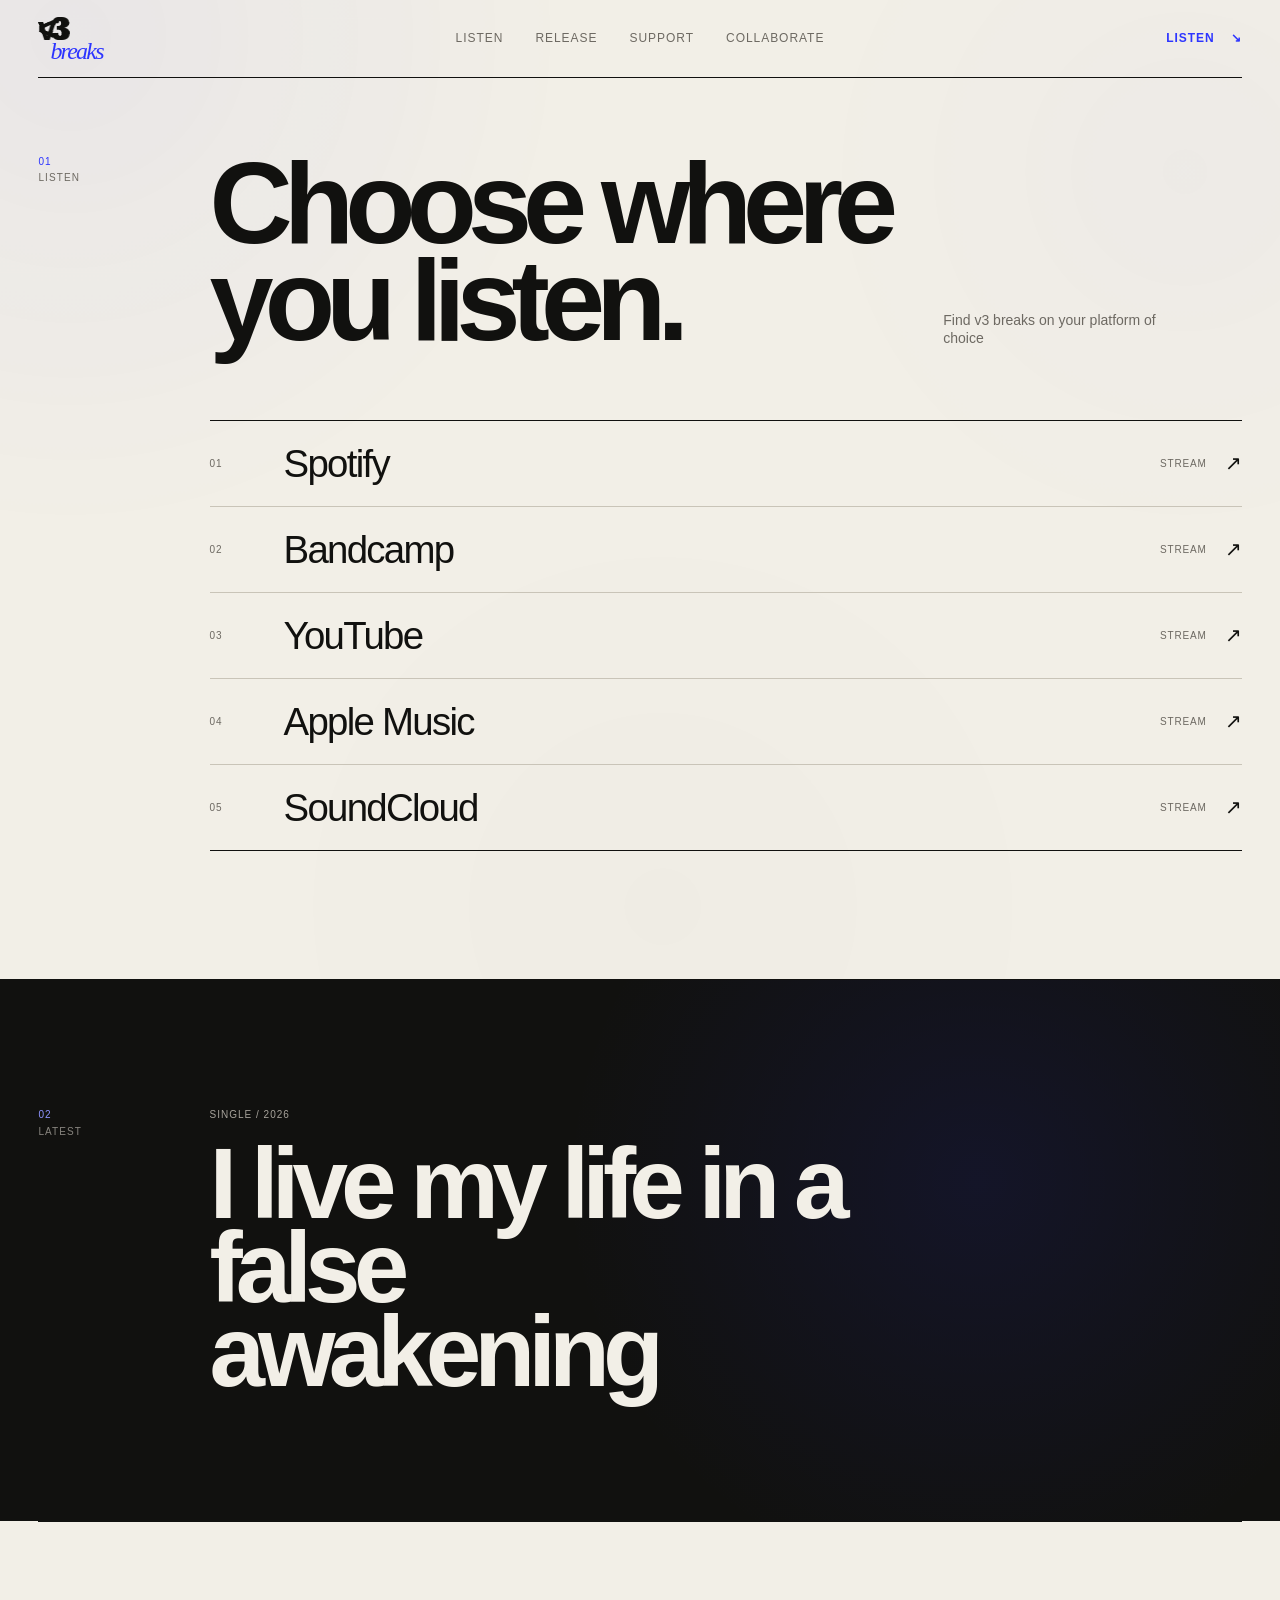
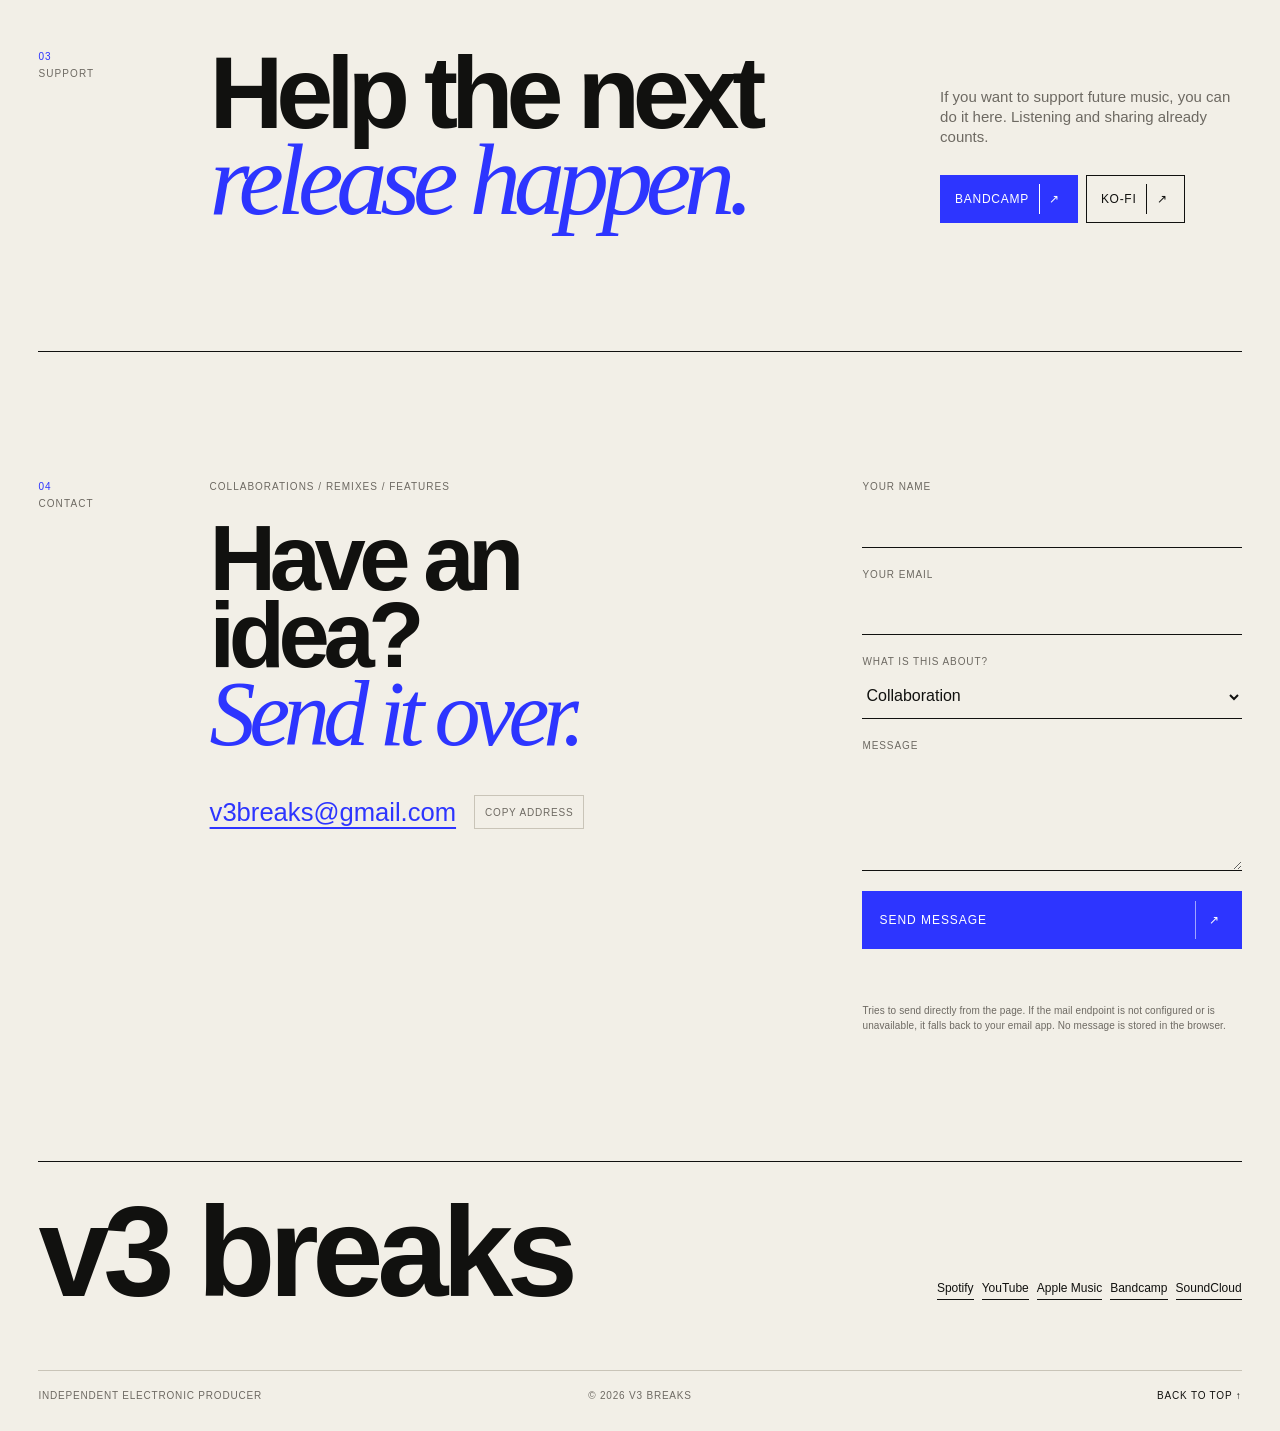
==== index.html @ 4b5d2764 "Add files via upload" ====
<!doctype html>
<html lang="en">
  <head>
    <meta charset="utf-8" />
    <meta name="viewport" content="width=device-width, initial-scale=1" />
    <meta name="theme-color" content="#f2efe7" />
    <meta name="color-scheme" content="light" />

    <title>v3 breaks - Independent electronic music</title>
    <meta
      name="description"
      content="v3 breaks - independent electronic music. Listen to releases, support future music, or get in touch for collaborations."
    />

    <meta property="og:type" content="website" />
    <meta
      property="og:title"
      content="v3 breaks - Independent electronic music"
    />
    <meta
      property="og:description"
      content="Listen to v3 breaks, discover the latest release, support future music, or collaborate."
    />
    <meta property="og:image" content="assets/release-cover.svg" />
    <meta property="og:image:alt" content="v3 breaks release artwork" />

    <meta name="twitter:card" content="summary_large_image" />
    <meta
      name="twitter:title"
      content="v3 breaks - Independent electronic music"
    />
    <meta
      name="twitter:description"
      content="Listen to v3 breaks, discover the latest release, support future music, or collaborate."
    />
    <meta name="twitter:image" content="assets/release-cover.svg" />

    <link rel="icon" href="assets/favicon.svg" type="image/svg+xml" />
    <link rel="manifest" href="site.webmanifest" />
    <link rel="stylesheet" href="styles.css" />
    <script src="site-config.js" defer></script>
    <script src="app.js" defer></script>

    <script type="application/ld+json">
      {
        "@context": "https://schema.org",
        "@type": "MusicGroup",
        "name": "v3 breaks",
        "sameAs": [
          "https://open.spotify.com/artist/6aldeROmb108VI4Jcl51Ct",
          "https://www.youtube.com/@v3breaks",
          "https://music.apple.com/us/artist/v3-breaks/1711872313",
          "https://v3breaks.bandcamp.com/",
          "https://soundcloud.com/v3breaksx"
        ]
      }
    </script>
  </head>
  <body id="top">
    <div class="ambient-field" aria-hidden="true"></div>
    <a class="skip-link" href="#main">Skip to content</a>

    <header class="site-header">
      <a class="wordmark brand-lockup" href="#top" aria-label="v3 breaks home">
        <span class="brand-mark mark-cycle" aria-hidden="true">
          <span class="mark-face mark-heart">
            <span class="mark-slice mark-slice-top">&lt;3</span>
            <span class="mark-slice mark-slice-mid">&lt;3</span>
            <span class="mark-slice mark-slice-bottom">&lt;3</span>
          </span>
          <span class="mark-face mark-v3">
            <span class="mark-slice mark-slice-top">v3</span>
            <span class="mark-slice mark-slice-mid">v3</span>
            <span class="mark-slice mark-slice-bottom">v3</span>
          </span>
        </span>
        <em class="brand-breaks">breaks</em>
      </a>
      <nav class="nav" aria-label="Primary navigation">
        <a href="#listen">Listen</a>
        <a href="#release">Release</a>
        <a href="#support">Support</a>
        <a href="#contact">Collaborate</a>
      </nav>
      <a class="header-listen" href="#listen"
        >Listen <span aria-hidden="true">&#8600;</span></a
      >
    </header>

    <main id="main">
      <section
        class="listen landing-listen section"
        id="listen"
        aria-labelledby="listen-title"
      >
        <div class="section-label">
          <span>01</span>
          <span>Listen</span>
        </div>
        <div class="section-main">
          <div class="section-intro landing-intro">
            <h1 id="listen-title">Choose where<br />you listen.</h1>
            <p>Find v3 breaks on your platform of choice</p>
          </div>
          <div class="platform-list" id="platform-grid"></div>
        </div>
      </section>

      <section
        class="release section"
        id="release"
        aria-labelledby="release-title"
      >
        <div class="section-label">
          <span>02</span>
          <span>Latest</span>
        </div>
        <div class="section-main release-layout">
          <div class="release-heading">
            <p class="release-meta" id="release-meta">Single / 2026</p>
            <h2 id="release-title">I live my life in a false awakening</h2>
          </div>
          <div class="release-aside">
            <p id="release-description">
              Find the latest music from v3 breaks on your preferred platform.
            </p>
            <div class="release-links" id="release-links"></div>
          </div>
        </div>
      </section>

      <section
        class="support section"
        id="support"
        aria-labelledby="support-title"
      >
        <div class="section-label">
          <span>03</span>
          <span>Support</span>
        </div>
        <div class="section-main support-layout">
          <h2 id="support-title">
            Help the next<br /><em>release happen.</em>
          </h2>
          <div class="support-aside">
            <p>
              If you want to support future music, you can do it here. Listening
              and sharing already counts.
            </p>
            <div class="support-links" id="support-links"></div>
          </div>
        </div>
      </section>

      <section
        class="contact section"
        id="contact"
        aria-labelledby="contact-title"
      >
        <div class="section-label">
          <span>04</span>
          <span>Contact</span>
        </div>
        <div class="section-main contact-layout">
          <div class="contact-copy">
            <p class="contact-kicker">Collaborations / remixes / features</p>
            <h2 id="contact-title">
              Have an idea?<br /><em>Send it over.</em>
            </h2>
            <div class="email-row">
              <a
                class="email-link"
                id="email-link"
                href="mailto:v3breaks@gmail.com"
                >v3breaks@gmail.com</a
              >
              <button class="copy-email" id="copy-email" type="button">
                Copy address
              </button>
            </div>
          </div>

          <form
            class="contact-form"
            id="contact-form"
            action="/api/contact"
            method="post"
          >
            <label>
              <span>Your name</span>
              <input
                type="text"
                name="name"
                autocomplete="name"
                minlength="2"
                maxlength="80"
                required
              />
            </label>
            <label>
              <span>Your email</span>
              <input
                type="email"
                name="email"
                autocomplete="email"
                maxlength="160"
                required
              />
            </label>
            <label>
              <span>What is this about?</span>
              <select name="topic" id="contact-topic">
                <option>Collaboration</option>
                <option>Feature</option>
                <option>Remix</option>
                <option>Label / business</option>
                <option>Other</option>
              </select>
            </label>
            <label>
              <span>Message</span>
              <textarea
                name="message"
                rows="4"
                minlength="10"
                maxlength="5000"
                required
              ></textarea>
            </label>

            <label class="form-trap" aria-hidden="true">
              <span>Website</span>
              <input
                type="text"
                name="website"
                tabindex="-1"
                autocomplete="off"
              />
            </label>

            <button class="submit-button" type="submit">
              <span class="submit-label">Send message</span>
              <span class="button-arrow" aria-hidden="true">&#8599;</span>
            </button>
            <p
              class="form-status"
              id="form-status"
              role="status"
              aria-live="polite"
            ></p>
            <p class="form-note">
              Tries to send directly from the page. If the mail endpoint is not
              configured or is unavailable, it falls back to your email app. No
              message is stored in the browser.
            </p>
          </form>
        </div>
      </section>
    </main>

    <footer class="site-footer">
      <div class="footer-top">
        <a class="footer-wordmark" href="#top">v3 breaks</a>
        <div
          class="social-links"
          id="social-links"
          aria-label="Social links"
        ></div>
      </div>
      <div class="footer-bottom">
        <span>Independent electronic producer</span>
        <span>&copy; <span id="year">2026</span> v3 breaks</span>
        <a href="#top">Back to top &uarr;</a>
      </div>
    </footer>

    <noscript>
      <div class="noscript"></div>
    </noscript>
  </body>
</html>
---- styles.css ----
:root {
  --paper: #f2efe7;
  --paper-2: #e8e4da;
  --ink: #11110f;
  --muted: #6d6962;
  --line: #c9c4b8;
  --blue: #2d35ff;
  --blue-dark: #2027da;
  --pad: clamp(18px, 3vw, 44px);
  --max: 1500px;
}

* { box-sizing: border-box; }
html { scroll-behavior: smooth; background: var(--paper); }
body {
  margin: 0;
  min-width: 320px;
  color: var(--ink);
  background: var(--paper);
  font-family: Arial, Helvetica, sans-serif;
  line-height: 1.35;
  -webkit-font-smoothing: antialiased;
  text-rendering: optimizeLegibility;
}

::selection { background: var(--blue); color: #fff; }
a { color: inherit; }
button, input, select, textarea { font: inherit; }
img { display: block; max-width: 100%; }

.skip-link {
  position: fixed;
  left: 14px;
  top: 12px;
  z-index: 100;
  padding: 10px 14px;
  transform: translateY(-160%);
  background: var(--ink);
  color: var(--paper);
  text-decoration: none;
}
.skip-link:focus { transform: translateY(0); }

.site-header,
.hero,
.section,
.site-footer {
  width: min(100% - (var(--pad) * 2), var(--max));
  margin-inline: auto;
}

.site-header {
  height: 78px;
  display: grid;
  grid-template-columns: 1fr auto 1fr;
  align-items: center;
  border-bottom: 1px solid var(--ink);
}

.wordmark,
.footer-wordmark {
  width: max-content;
  text-decoration: none;
  font-weight: 700;
  letter-spacing: -.05em;
}
.wordmark { font-size: 22px; }

.nav {
  display: flex;
  align-items: center;
  gap: clamp(18px, 2.5vw, 40px);
}
.nav a,
.header-listen {
  font-size: 12px;
  text-decoration: none;
  text-transform: uppercase;
  letter-spacing: .08em;
}
.nav a {
  color: var(--muted);
  transition: color 160ms ease;
}
.nav a:hover,
.nav a:focus-visible { color: var(--ink); }

.header-listen {
  justify-self: end;
  display: inline-flex;
  gap: 16px;
  align-items: center;
  color: var(--blue);
  font-weight: 700;
}

.hero {
  min-height: calc(100svh - 78px);
  display: grid;
  grid-template-columns: minmax(0, 1.48fr) minmax(300px, .52fr);
  gap: clamp(40px, 5vw, 82px);
  padding: clamp(42px, 5vw, 72px) 0 clamp(70px, 8vw, 120px);
  align-items: stretch;
}
.hero-copy {
  min-height: 620px;
  display: flex;
  flex-direction: column;
  justify-content: space-between;
}
.hero-meta {
  display: flex;
  justify-content: space-between;
  gap: 24px;
  padding-right: 12px;
  font-size: 11px;
  text-transform: uppercase;
  letter-spacing: .09em;
  color: var(--muted);
}
.hero h1 {
  margin: auto 0;
  padding: clamp(24px, 4vw, 70px) 0;
  font-size: clamp(104px, 15.5vw, 250px);
  line-height: .74;
  letter-spacing: -.09em;
  font-weight: 700;
}
.hero h1 span,
.hero h1 em { display: block; }
.hero h1 em {
  margin-left: .22em;
  color: var(--blue);
  font-family: Georgia, "Times New Roman", serif;
  font-weight: 400;
  font-style: italic;
  letter-spacing: -.075em;
}
.hero-footer {
  display: grid;
  grid-template-columns: minmax(220px, 1fr) minmax(300px, auto);
  gap: 32px;
  align-items: end;
  border-top: 1px solid var(--ink);
  padding-top: 18px;
}
.hero-footer > p {
  max-width: 38ch;
  margin: 0;
  font-size: clamp(17px, 1.45vw, 22px);
  letter-spacing: -.02em;
}
.hero-actions,
.release-links,
.support-links,
.social-links {
  display: flex;
  flex-wrap: wrap;
  gap: 8px;
}
.hero-actions { justify-content: flex-end; }

.action-link {
  min-height: 44px;
  display: inline-flex;
  align-items: center;
  justify-content: space-between;
  gap: 24px;
  padding: 10px 14px;
  border: 1px solid var(--ink);
  background: transparent;
  color: var(--ink);
  text-decoration: none;
  font-size: 12px;
  text-transform: uppercase;
  letter-spacing: .06em;
  transition: background 150ms ease, color 150ms ease, transform 150ms ease;
}
.action-link:hover,
.action-link:focus-visible {
  background: var(--ink);
  color: var(--paper);
  transform: translateY(-1px);
}
.action-link.primary {
  border-color: var(--blue);
  background: var(--blue);
  color: #fff;
}
.action-link.primary:hover,
.action-link.primary:focus-visible { background: var(--blue-dark); }

.hero-release {
  align-self: end;
  margin: 0;
}
.cover-link {
  position: relative;
  display: block;
  overflow: hidden;
  background: var(--paper-2);
  border: 1px solid var(--ink);
}
.cover-link img {
  width: 100%;
  aspect-ratio: 1;
  object-fit: cover;
  transition: transform 450ms cubic-bezier(.2,.75,.25,1);
}
.cover-link:hover img,
.cover-link:focus-visible img { transform: scale(1.015); }
.cover-corner {
  position: absolute;
  right: 12px;
  top: 12px;
  width: 40px;
  height: 40px;
  display: grid;
  place-items: center;
  background: var(--blue);
  color: white;
  font-size: 20px;
}
.hero-release figcaption {
  display: grid;
  grid-template-columns: auto 1fr;
  gap: 20px;
  padding-top: 13px;
  font-size: 11px;
}
.hero-release figcaption span {
  text-transform: uppercase;
  letter-spacing: .08em;
  color: var(--muted);
}
.hero-release figcaption strong {
  justify-self: end;
  max-width: 19ch;
  text-align: right;
  font-size: 13px;
  line-height: 1.25;
}

.section {
  display: grid;
  grid-template-columns: 120px 1fr;
  gap: clamp(28px, 4vw, 70px);
  padding: clamp(90px, 10vw, 160px) 0;
  border-top: 1px solid var(--ink);
}
.section-label {
  display: flex;
  flex-direction: column;
  gap: 3px;
  font-size: 10px;
  text-transform: uppercase;
  letter-spacing: .11em;
  color: var(--muted);
}
.section-label span:first-child { color: var(--blue); }
.section-main { min-width: 0; }
.section-intro {
  display: grid;
  grid-template-columns: 1fr minmax(240px, .43fr);
  gap: 40px;
  align-items: end;
  margin-bottom: 62px;
}
h2 {
  margin: 0;
  font-size: clamp(58px, 8vw, 128px);
  line-height: .84;
  letter-spacing: -.07em;
  font-weight: 700;
}
h2 em {
  font-family: Georgia, "Times New Roman", serif;
  font-weight: 400;
  font-style: italic;
  color: var(--blue);
}
.section-intro > p {
  max-width: 31ch;
  margin: 0;
  color: var(--muted);
  font-size: 14px;
}

.platform-list { border-top: 1px solid var(--ink); }
.platform-link {
  min-height: 86px;
  display: grid;
  grid-template-columns: 56px 1fr auto auto;
  gap: 18px;
  align-items: center;
  border-bottom: 1px solid var(--line);
  text-decoration: none;
  transition: padding 170ms ease, color 170ms ease, border-color 170ms ease;
}
.platform-link:last-child { border-bottom-color: var(--ink); }
.platform-link:hover,
.platform-link:focus-visible {
  padding-left: 10px;
  color: var(--blue);
  border-bottom-color: var(--blue);
}
.platform-index {
  color: var(--muted);
  font-size: 10px;
  letter-spacing: .08em;
}
.platform-name {
  font-size: clamp(24px, 3vw, 44px);
  line-height: 1;
  letter-spacing: -.045em;
}
.platform-meta {
  color: var(--muted);
  font-size: 10px;
  text-transform: uppercase;
  letter-spacing: .08em;
}
.platform-arrow { font-size: 20px; }

.release { background: var(--ink); color: var(--paper); width: 100%; max-width: none; padding-left: max(var(--pad), calc((100vw - var(--max)) / 2 + var(--pad))); padding-right: max(var(--pad), calc((100vw - var(--max)) / 2 + var(--pad))); }
.release .section-label { color: #88857f; }
.release .section-label span:first-child { color: #8e94ff; }
.release-layout {
  display: grid;
  grid-template-columns: minmax(0, 1fr) minmax(270px, .42fr);
  gap: clamp(50px, 8vw, 130px);
  align-items: end;
}
.release-meta,
.contact-kicker,
.form-note {
  margin: 0;
  font-size: 10px;
  text-transform: uppercase;
  letter-spacing: .10em;
}
.release-meta { color: #a7a39b; margin-bottom: 20px; }
.release-heading h2 {
  font-size: clamp(55px, 7.8vw, 126px);
  overflow-wrap: anywhere;
}
.release-aside > p {
  margin: 0 0 28px;
  max-width: 42ch;
  color: #bbb7af;
  font-size: 15px;
}
.release .action-link { border-color: #68645e; color: var(--paper); }
.release .action-link:hover,
.release .action-link:focus-visible { border-color: var(--paper); background: var(--paper); color: var(--ink); }
.release .action-link.primary { border-color: #fff; background: #fff; color: var(--ink); }

.support-layout {
  display: grid;
  grid-template-columns: minmax(0, 1fr) minmax(280px, .48fr);
  gap: clamp(50px, 8vw, 120px);
  align-items: end;
}
.support-aside > p {
  margin: 0 0 28px;
  color: var(--muted);
  font-size: 15px;
  max-width: 46ch;
}

.contact { border-top-color: var(--ink); }
.contact-layout {
  display: grid;
  grid-template-columns: minmax(0, .9fr) minmax(360px, .65fr);
  gap: clamp(60px, 10vw, 160px);
  align-items: start;
}
.contact-kicker { color: var(--muted); margin-bottom: 26px; }
.contact-copy h2 { font-size: clamp(56px, 7.2vw, 116px); }
.email-link {
  display: inline-block;
  margin-top: 42px;
  color: var(--blue);
  font-size: clamp(18px, 2vw, 28px);
  text-underline-offset: 6px;
}
.contact-form { display: grid; gap: 20px; }
.contact-form label { display: grid; gap: 8px; }
.contact-form label > span {
  color: var(--muted);
  font-size: 10px;
  text-transform: uppercase;
  letter-spacing: .09em;
}
.contact-form input,
.contact-form select,
.contact-form textarea {
  width: 100%;
  border: 0;
  border-bottom: 1px solid var(--ink);
  border-radius: 0;
  padding: 10px 0 13px;
  background: transparent;
  color: var(--ink);
  outline: none;
}
.contact-form textarea { resize: vertical; min-height: 110px; }
.contact-form input:focus,
.contact-form select:focus,
.contact-form textarea:focus { border-bottom-color: var(--blue); }
.submit-button {
  width: 100%;
  min-height: 54px;
  display: flex;
  justify-content: space-between;
  align-items: center;
  gap: 24px;
  padding: 12px 16px;
  border: 1px solid var(--blue);
  background: var(--blue);
  color: #fff;
  cursor: pointer;
  font-size: 12px;
  text-transform: uppercase;
  letter-spacing: .08em;
  transition: background 150ms ease;
}
.submit-button:hover,
.submit-button:focus-visible { background: var(--blue-dark); }
.form-note { color: var(--muted); text-transform: none; letter-spacing: .01em; line-height: 1.5; }

.site-footer {
  padding: 42px 0 28px;
  border-top: 1px solid var(--ink);
}
.footer-top {
  display: flex;
  justify-content: space-between;
  align-items: flex-end;
  gap: 40px;
  padding-bottom: 70px;
}
.footer-wordmark { font-size: clamp(64px, 10vw, 160px); line-height: .75; }
.social-links { justify-content: flex-end; }
.social-link {
  text-decoration: none;
  font-size: 12px;
  border-bottom: 1px solid var(--ink);
  padding-bottom: 3px;
}
.social-link:hover,
.social-link:focus-visible { color: var(--blue); border-color: var(--blue); }
.footer-bottom {
  display: grid;
  grid-template-columns: 1fr auto 1fr;
  gap: 20px;
  padding-top: 18px;
  border-top: 1px solid var(--line);
  color: var(--muted);
  font-size: 10px;
  text-transform: uppercase;
  letter-spacing: .08em;
}
.footer-bottom a { justify-self: end; color: var(--ink); text-decoration: none; }

.noscript {
  position: fixed;
  inset: auto 12px 12px;
  z-index: 50;
  padding: 12px 14px;
  background: var(--ink);
  color: var(--paper);
  font-size: 13px;
}

:focus-visible { outline: 2px solid var(--blue); outline-offset: 4px; }



/* homepage simplification: animated logo in the top-left, listening links first */
.wordmark.brand-lockup {
  display: grid;
  grid-template-rows: 27px 20px;
  align-content: center;
  justify-items: start;
  width: 92px;
  height: 52px;
  font-size: 0;
  line-height: 1;
  text-decoration: none;
}

.brand-lockup .brand-mark.mark-cycle {
  position: relative;
  grid-row: 1;
  width: 43px;
  height: 27px;
  margin: 0;
  font-size: 34px;
  line-height: .79;
  overflow: visible;
}

.brand-lockup .brand-breaks {
  grid-row: 2;
  display: block;
  margin: 0 0 0 12px;
  color: var(--blue);
  font-family: Georgia, "Times New Roman", serif;
  font-size: 24px;
  line-height: .82;
  font-style: italic;
  font-weight: 400;
  letter-spacing: -.075em;
  white-space: nowrap;
}

.landing-listen {
  min-height: calc(100svh - 78px);
  padding-top: clamp(38px, 6vw, 86px);
  border-top: 0;
  align-items: start;
}

.landing-intro {
  margin-bottom: clamp(42px, 6vw, 72px);
}

.landing-intro h1 {
  margin: 0;
  font-size: clamp(76px, 9vw, 148px);
  line-height: .84;
  letter-spacing: -.078em;
  font-weight: 700;
}

.landing-intro p {
  max-width: 31ch;
  margin: 0;
  color: var(--muted);
  font-size: 14px;
}

@media (max-width: 900px) {
  .site-header { grid-template-columns: 1fr auto; }
  .nav { display: none; }
  .wordmark.brand-lockup {
    grid-template-rows: 24px 18px;
    width: 82px;
    height: 46px;
  }
  .brand-lockup .brand-mark.mark-cycle {
    width: 38px;
    height: 24px;
    font-size: 30px;
  }
  .brand-lockup .brand-breaks {
    margin-left: 10px;
    font-size: 21px;
  }
  .landing-listen { min-height: auto; }
  .hero {
    min-height: auto;
    grid-template-columns: 1fr;
    gap: 58px;
  }
  .hero-copy { min-height: 560px; }
  .hero h1 { font-size: clamp(105px, 26vw, 220px); }
  .hero-release { width: min(72vw, 520px); justify-self: end; }
  .section { grid-template-columns: 72px 1fr; }
  .section-intro,
  .release-layout,
  .support-layout,
  .contact-layout { grid-template-columns: 1fr; }
  .section-intro { gap: 22px; }
  .section-intro > p { max-width: 42ch; }
  .release-aside,
  .support-aside { max-width: 520px; }
  .contact-layout { gap: 64px; }
}

@media (max-width: 620px) {
  :root { --pad: 16px; }
  .site-header { height: 66px; }
  .wordmark { font-size: 19px; }
  .hero { padding-top: 22px; padding-bottom: 76px; gap: 44px; }
  .landing-intro h1 { font-size: clamp(62px, 18vw, 108px); line-height: .86; }
  .hero-copy { min-height: 510px; }
  .hero-meta { font-size: 9px; }
  .hero-meta span:last-child { display: none; }
  .hero h1 { font-size: clamp(94px, 30vw, 150px); line-height: .74; }
  .mark-cycle { width: .95em; height: .82em; font-size: .72em; }
  .hero h1 em { margin-left: .12em; }
  .breaks-word { font-size: .92em; margin-top: -.015em; }
  .hero-footer { grid-template-columns: 1fr; gap: 24px; }
  .hero-footer > p { max-width: 26ch; }
  .hero-actions { justify-content: flex-start; }
  .hero-actions .action-link { flex: 1 1 calc(50% - 4px); }
  .hero-actions .action-link:first-child { flex-basis: 100%; }
  .hero-release { width: 88vw; }
  .hero-release figcaption { grid-template-columns: 1fr; gap: 6px; }
  .hero-release figcaption strong { justify-self: start; text-align: left; }

  .section { grid-template-columns: 1fr; gap: 30px; padding: 76px 0; }
  .section-label { flex-direction: row; justify-content: space-between; }
  .section-intro { margin-bottom: 42px; }
  h2 { font-size: clamp(52px, 16vw, 78px); }

  .platform-link {
    min-height: 76px;
    grid-template-columns: 34px 1fr auto;
    gap: 10px;
  }
  .platform-meta { display: none; }
  .platform-name { font-size: clamp(24px, 8vw, 34px); }

  .release {
    padding-left: var(--pad);
    padding-right: var(--pad);
  }
  .release-heading h2 { font-size: clamp(52px, 15vw, 78px); }
  .release-aside { margin-top: 6px; }
  .release-links { grid-template-columns: 1fr; }
  .release-links .action-link,
  .support-links .action-link { flex: 1 1 100%; }
  .support-layout { gap: 42px; }
  .contact-copy h2 { font-size: clamp(54px, 15vw, 80px); }
  .email-link { margin-top: 30px; }

  .footer-top { align-items: flex-start; flex-direction: column; padding-bottom: 46px; }
  .social-links { justify-content: flex-start; }
  .footer-bottom { grid-template-columns: 1fr 1fr; }
  .footer-bottom span:first-child { display: none; }
  .footer-bottom a { justify-self: end; }
}

@media (prefers-reduced-motion: reduce) {
  html { scroll-behavior: auto; }
  *, *::before, *::after {
    transition-duration: .01ms !important;
    animation-duration: .01ms !important;
    animation-iteration-count: 1 !important;
  }
}

/* 2026 motion + interaction pass */
body {
  position: relative;
  isolation: isolate;
  overflow-x: hidden;
}

.ambient-field {
  position: fixed;
  inset: -18vmax;
  z-index: 0;
  pointer-events: none;
  background:
    radial-gradient(circle at 18% 20%, rgba(45, 53, 255, .075) 0, rgba(45, 53, 255, 0) 29%),
    radial-gradient(circle at 82% 30%, rgba(45, 53, 255, .035) 0, rgba(45, 53, 255, 0) 24%),
    radial-gradient(circle at 52% 84%, rgba(17, 17, 15, .022) 0, rgba(17, 17, 15, 0) 32%);
  opacity: .58;
  transform: translate3d(-.7%, -.5%, 0) scale(1);
  animation: ambient-drift 24s ease-in-out infinite alternate;
  will-change: transform, opacity;
}

.site-header,
main,
.site-footer {
  position: relative;
  z-index: 1;
}

@keyframes ambient-drift {
  0% {
    opacity: .46;
    transform: translate3d(-.7%, -.5%, 0) scale(1);
  }
  50% {
    opacity: .62;
    transform: translate3d(.6%, .35%, 0) scale(1.012);
  }
  100% {
    opacity: .50;
    transform: translate3d(-.15%, .7%, 0) scale(1.024);
  }
}

/* Heart-to-v3 identity loop. The accessible h1 stays "v3 breaks".
   The swap is intentionally hard and fast: three horizontal slices shear by a
   few pixels, the glyph switches at the cut, then everything locks back in. */
.mark-cycle {
  position: relative;
  display: block !important;
  width: 1.10em;
  height: .94em;
  margin-left: .015em;
  font-size: .82em;
  line-height: .82;
  overflow: visible;
  isolation: isolate;
}

.mark-face {
  position: absolute;
  inset: 0;
  display: block !important;
  color: var(--ink);
  font-family: Arial, Helvetica, sans-serif;
  font-style: normal;
  font-weight: 800;
  letter-spacing: -.11em;
  white-space: nowrap;
  transform-origin: left center;
}

/* <3 is optically wider than v3 in Arial. This keeps both states inside the
   same footprint so the lockup never jumps when the mark changes. */
.mark-heart { transform: scaleX(.82); }
.mark-v3 { transform: scaleX(.96); }

.mark-slice {
  position: absolute;
  left: 0;
  top: 0;
  display: block !important;
  width: max-content;
  backface-visibility: hidden;
  transform: translate3d(0, 0, 0);
  will-change: transform, opacity;
}

.mark-slice-top { clip-path: inset(-10% -14% 64% -14%); }
.mark-slice-mid { clip-path: inset(29% -14% 30% -14%); }
.mark-slice-bottom { clip-path: inset(63% -14% -10% -14%); }

.mark-heart .mark-slice-top { --cut-x: .038em; }
.mark-heart .mark-slice-mid { --cut-x: -.048em; }
.mark-heart .mark-slice-bottom { --cut-x: .025em; }
.mark-v3 .mark-slice-top { --cut-x: -.032em; --enter-x: .032em; }
.mark-v3 .mark-slice-mid { --cut-x: .044em; --enter-x: -.044em; }
.mark-v3 .mark-slice-bottom { --cut-x: -.022em; --enter-x: .022em; }

.mark-heart .mark-slice {
  animation: heart-cut 6.2s linear infinite;
}

.mark-v3 .mark-slice {
  animation: v3-cut 6.2s linear infinite;
}

/* No bounce, rotation, scale-pop or decorative crack. The visible fracture
   lasts ~110ms, then the replacement mark settles in ~90ms. */
@keyframes heart-cut {
  0%, 35.1% {
    opacity: 1;
    transform: translate3d(0, 0, 0);
  }
  36.0% {
    opacity: 1;
    transform: translate3d(var(--cut-x), 0, 0);
  }
  36.15%, 91.9% {
    opacity: 0;
    transform: translate3d(var(--cut-x), 0, 0);
  }
  92.05% {
    opacity: 1;
    transform: translate3d(var(--cut-x), 0, 0);
  }
  93.2%, 100% {
    opacity: 1;
    transform: translate3d(0, 0, 0);
  }
}

@keyframes v3-cut {
  0%, 35.95% {
    opacity: 0;
    transform: translate3d(var(--enter-x), 0, 0);
  }
  36.1% {
    opacity: 1;
    transform: translate3d(var(--enter-x), 0, 0);
  }
  37.35%, 90.9% {
    opacity: 1;
    transform: translate3d(0, 0, 0);
  }
  91.85% {
    opacity: 1;
    transform: translate3d(var(--cut-x), 0, 0);
  }
  92.0%, 100% {
    opacity: 0;
    transform: translate3d(var(--cut-x), 0, 0);
  }
}

.breaks-word {
  /* Keep the blue word visually connected to the mark without letting the
     two glyph boxes collide at large sizes. */
  margin-top: .035em;
  will-change: auto;
}

#listen {
  scroll-margin-top: clamp(18px, 3vw, 44px);
}

/* Keep the same editorial geometry, but make every control feel more tactile. */
.header-listen {
  padding: 8px 0 7px;
  border-bottom: 1px solid transparent;
  transition: gap 180ms ease, border-color 180ms ease, color 180ms ease;
}
.header-listen:hover,
.header-listen:focus-visible {
  gap: 20px;
  border-bottom-color: var(--blue);
}

.action-link {
  position: relative;
  isolation: isolate;
  min-height: 48px;
  gap: 10px;
  overflow: hidden;
  padding: 7px 8px 7px 14px;
  transition: background 170ms ease, color 170ms ease, transform 170ms ease, border-color 170ms ease;
}
.action-link span:first-child,
.action-link span:last-child {
  position: relative;
  z-index: 1;
}
.action-link span:last-child {
  width: 30px;
  height: 30px;
  display: grid;
  place-items: center;
  border-left: 1px solid currentColor;
  transition: transform 180ms cubic-bezier(.2, .75, .25, 1);
}
.action-link:hover span:last-child,
.action-link:focus-visible span:last-child {
  transform: translate3d(2px, -2px, 0);
}
.action-link:active { transform: translateY(0); }

.platform-link {
  background-image: linear-gradient(90deg, rgba(45, 53, 255, .08), rgba(45, 53, 255, 0));
  background-repeat: no-repeat;
  background-size: 0 100%;
  transition: padding 190ms ease, color 190ms ease, border-color 190ms ease, background-size 260ms cubic-bezier(.2, .75, .25, 1);
}
.platform-link:hover,
.platform-link:focus-visible {
  padding-left: 12px;
  background-size: 100% 100%;
}
.platform-arrow {
  transition: transform 180ms cubic-bezier(.2, .75, .25, 1);
}
.platform-link:hover .platform-arrow,
.platform-link:focus-visible .platform-arrow {
  transform: translate3d(3px, -3px, 0);
}

.cover-corner {
  transition: transform 220ms cubic-bezier(.2, .75, .25, 1), background 180ms ease;
}
.cover-link:hover .cover-corner,
.cover-link:focus-visible .cover-corner {
  transform: translate3d(3px, -3px, 0);
  background: var(--blue-dark);
}

.release {
  position: relative;
  isolation: isolate;
  overflow: hidden;
}
.release::before {
  content: "";
  position: absolute;
  z-index: 0;
  inset: -30% -10%;
  pointer-events: none;
  background: radial-gradient(circle at 72% 42%, rgba(45, 53, 255, .22), rgba(45, 53, 255, 0) 34%);
  opacity: .48;
  animation: release-breathe 13s ease-in-out infinite alternate;
}
.release > * {
  position: relative;
  z-index: 1;
}
@keyframes release-breathe {
  0% { opacity: .23; transform: translate3d(-2%, 0, 0) scale(.96); }
  100% { opacity: .58; transform: translate3d(2%, 1%, 0) scale(1.05); }
}

.email-row {
  display: flex;
  flex-wrap: wrap;
  align-items: center;
  gap: 12px 18px;
  margin-top: 42px;
}
.email-link { margin-top: 0; }
.copy-email {
  min-height: 34px;
  padding: 7px 10px;
  border: 1px solid var(--line);
  border-radius: 0;
  background: rgba(242, 239, 231, .32);
  color: var(--muted);
  cursor: pointer;
  font-size: 10px;
  text-transform: uppercase;
  letter-spacing: .08em;
  transition: color 160ms ease, border-color 160ms ease, transform 160ms ease, background 160ms ease;
}
.copy-email:hover,
.copy-email:focus-visible {
  color: var(--blue);
  border-color: var(--blue);
  background: rgba(45, 53, 255, .04);
  transform: translateY(-1px);
}

.contact-form {
  position: relative;
}
.contact-form input,
.contact-form select,
.contact-form textarea {
  transition: border-color 160ms ease, padding-left 180ms ease;
}
.contact-form input:focus,
.contact-form select:focus,
.contact-form textarea:focus {
  padding-left: 6px;
}
.form-trap {
  position: absolute !important;
  left: -10000px !important;
  width: 1px !important;
  height: 1px !important;
  overflow: hidden !important;
}
.submit-button {
  min-height: 58px;
  padding: 7px 8px 7px 16px;
  transition: background 170ms ease, border-color 170ms ease, transform 170ms ease, opacity 170ms ease;
}
.submit-button .button-arrow {
  width: 38px;
  height: 38px;
  display: grid;
  place-items: center;
  border-left: 1px solid rgba(255, 255, 255, .55);
  transition: transform 180ms cubic-bezier(.2, .75, .25, 1);
}
.submit-button:hover .button-arrow,
.submit-button:focus-visible .button-arrow {
  transform: translate3d(3px, -3px, 0);
}
.submit-button:active { transform: translateY(1px); }
.submit-button:disabled {
  cursor: wait;
  opacity: .68;
}
.contact-form.is-sending .button-arrow {
  animation: submit-pulse .7s ease-in-out infinite alternate;
}
@keyframes submit-pulse {
  from { transform: translate3d(0, 0, 0); }
  to { transform: translate3d(3px, -3px, 0); }
}
.form-status {
  min-height: 1.5em;
  margin: -4px 0 0;
  color: var(--muted);
  font-size: 12px;
  line-height: 1.45;
}
.form-status.is-success { color: var(--blue); }
.form-status.is-error { color: var(--ink); }

@media (max-width: 620px) {
  .mark-cycle { height: .90em; }
  .email-row { margin-top: 30px; align-items: flex-start; }
  .copy-email { width: max-content; }
  .ambient-field { inset: -28vmax; }
}




/* Refinement pass: tighter hero lockup + cleaner release buttons */
.hero h1 {
  width: max-content;
  max-width: 100%;
}

.mark-cycle {
  width: .92em;
  height: .80em;
  margin-left: .01em;
  margin-bottom: -.05em;
  font-size: .70em;
  line-height: .78;
}

.breaks-word {
  margin-top: -.02em;
  margin-left: .14em;
  font-size: .90em;
  line-height: .84;
}

.release-links {
  display: grid;
  grid-template-columns: repeat(2, minmax(0, 1fr));
  gap: 10px;
}

.release .action-link {
  width: 100%;
  min-height: 58px;
  padding: 0 0 0 18px;
  gap: 12px;
  border-color: rgba(255, 255, 255, .16);
  background: rgba(255, 255, 255, .03);
  color: var(--paper);
  font-size: 13px;
  font-weight: 600;
  text-transform: none;
  letter-spacing: .025em;
}

.release .action-link span:first-child {
  white-space: nowrap;
}

.release .action-link span:last-child {
  width: 42px;
  height: 58px;
  border-left-color: rgba(255, 255, 255, .16);
}

.release .action-link:hover,
.release .action-link:focus-visible {
  border-color: rgba(255, 255, 255, .32);
  background: rgba(45, 53, 255, .14);
  color: #fff;
}

.release .action-link.primary {
  border-color: rgba(45, 53, 255, .85);
  background: rgba(45, 53, 255, .22);
  color: #fff;
}

.release .action-link.primary:hover,
.release .action-link.primary:focus-visible {
  border-color: rgba(124, 132, 255, .95);
  background: rgba(45, 53, 255, .34);
  color: #fff;
}

/* Standalone 404 page. Kept in the shared stylesheet so the site CSP can stay strict. */
.error-page {
  min-height: 100svh;
  display: grid;
  place-items: center;
}
.error-wrap {
  width: min(100% - 32px, 900px);
  border-top: 1px solid var(--ink);
  padding-top: 20px;
}
.error-wrap p {
  margin: 0 0 18px;
  color: var(--muted);
  text-transform: uppercase;
  letter-spacing: .1em;
  font-size: 10px;
}
.error-wrap h1 {
  margin: 0 0 40px;
  font-size: clamp(72px, 18vw, 190px);
  line-height: .8;
  letter-spacing: -.08em;
}
.error-wrap h1 em {
  font-family: Georgia, "Times New Roman", serif;
  font-weight: 400;
  color: var(--blue);
}
.error-wrap a {
  display: inline-block;
  color: var(--blue);
  text-underline-offset: 5px;
}
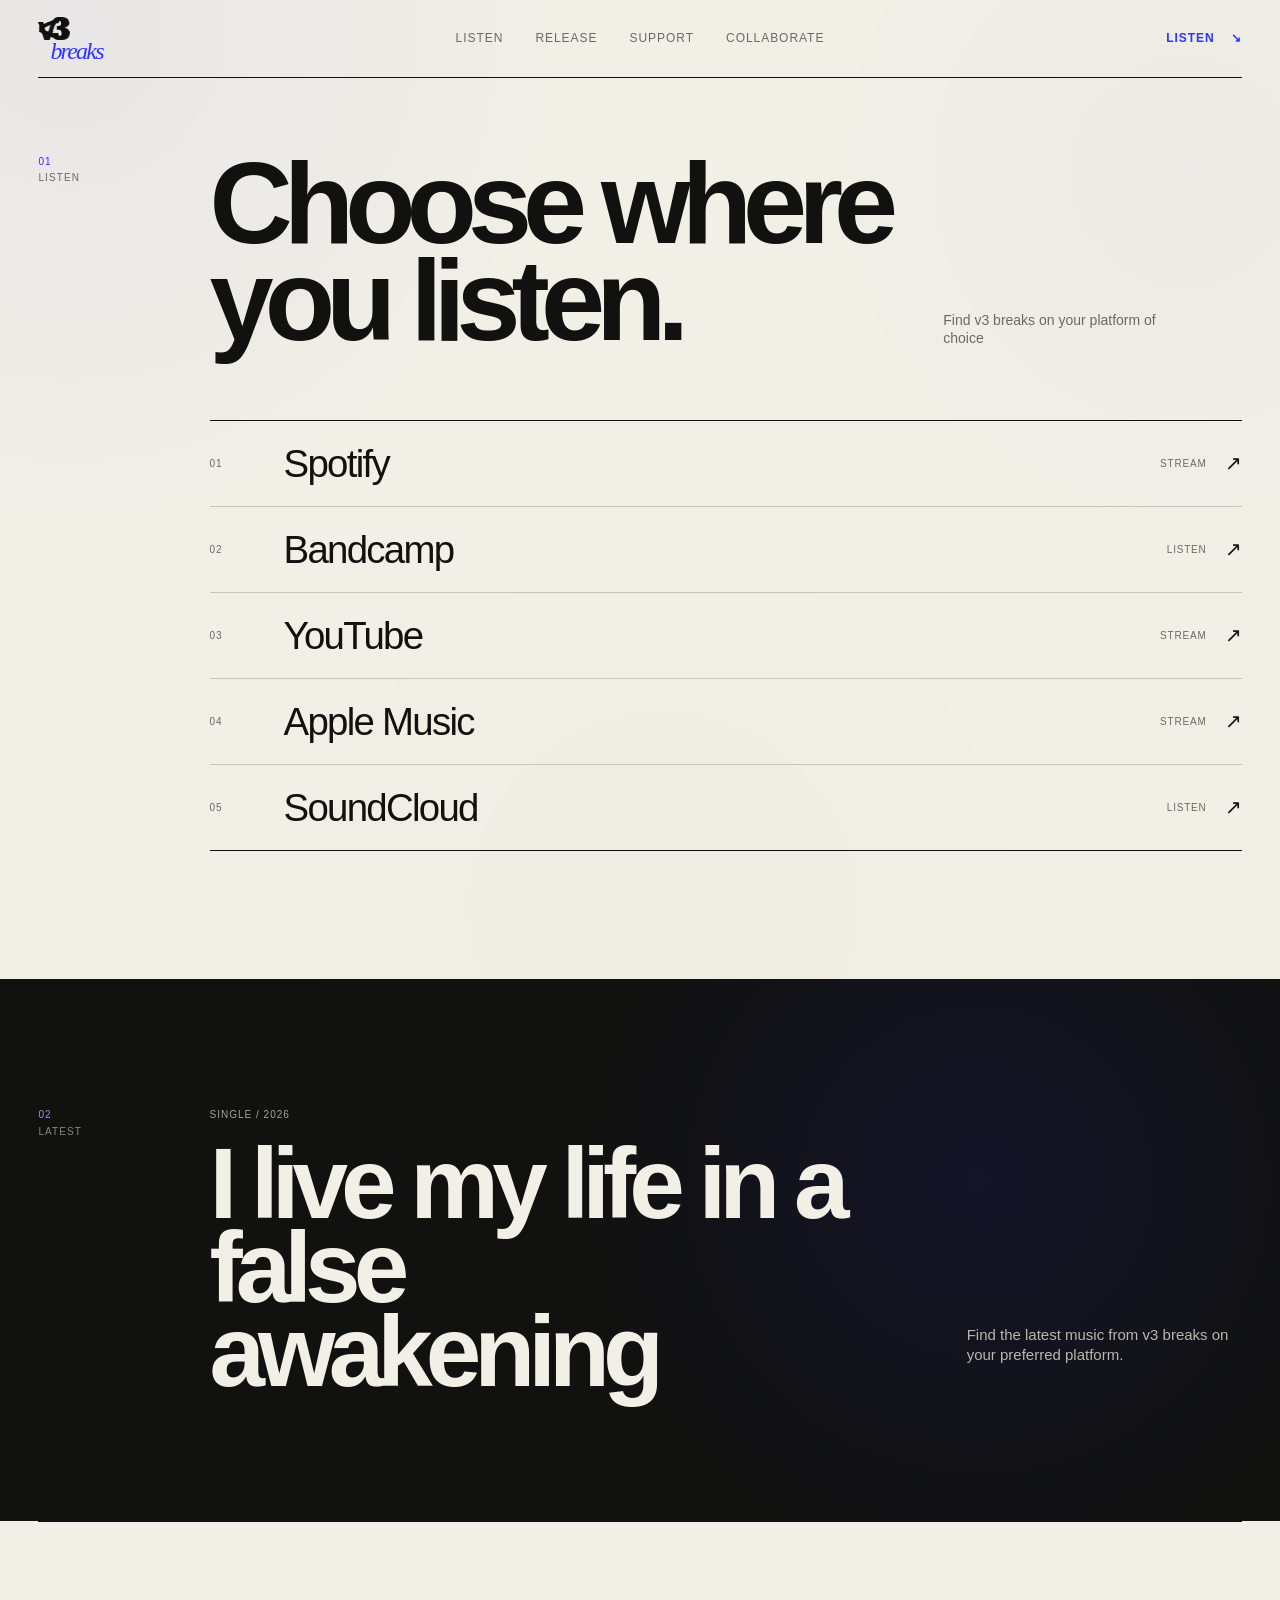
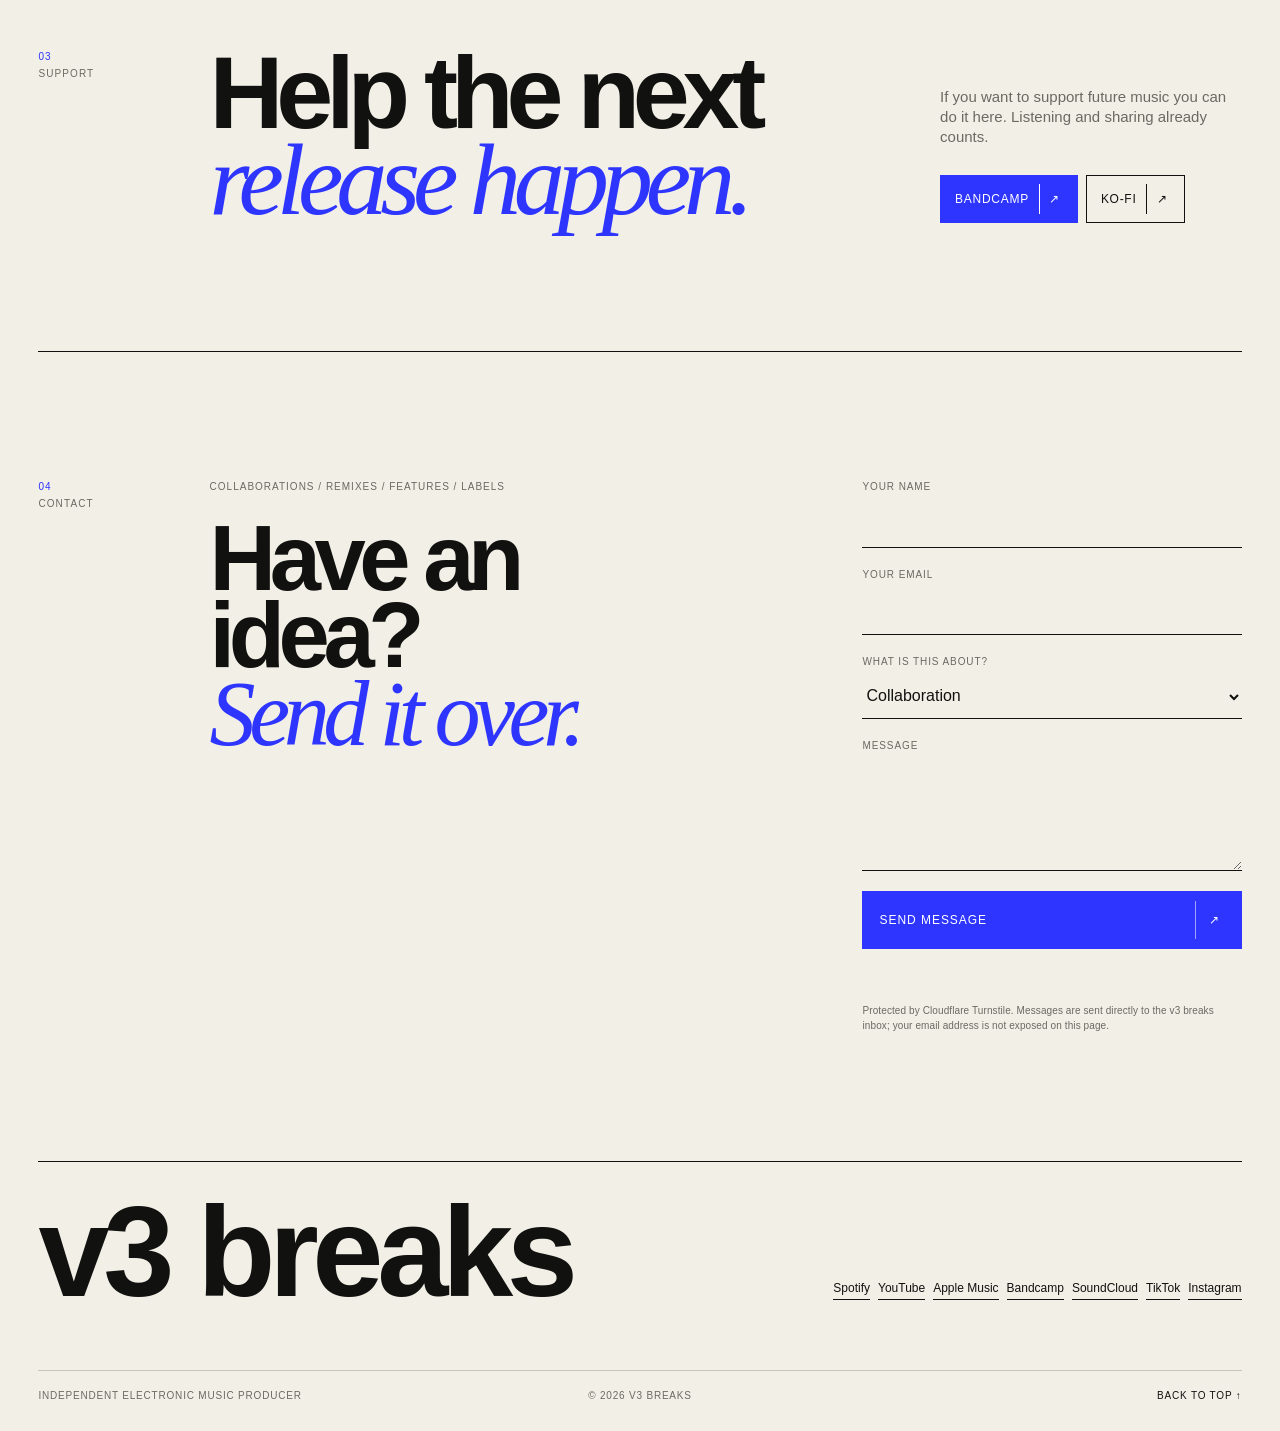
==== commit ce195e6e: "Add files via upload" ====
--- a/index.html
+++ b/index.html
@@ -6,22 +6,19 @@
     <meta name="theme-color" content="#f2efe7" />
     <meta name="color-scheme" content="light" />
 
-    <title>v3 breaks - Independent electronic music</title>
+    <title>heart breaks</title>
     <meta
       name="description"
-      content="v3 breaks - independent electronic music. Listen to releases, support future music, or get in touch for collaborations."
+      content="Listen to releases, support future music, or get in touch for collaborations."
     />
 
     <meta property="og:type" content="website" />
-    <meta
-      property="og:title"
-      content="v3 breaks - Independent electronic music"
-    />
+    <meta property="og:title" content=" Independent music producer" />
     <meta
       property="og:description"
       content="Listen to v3 breaks, discover the latest release, support future music, or collaborate."
     />
-    <meta property="og:image" content="assets/release-cover.svg" />
+    <meta property="og:image" content="assets/1691.jpg" />
     <meta property="og:image:alt" content="v3 breaks release artwork" />
 
     <meta name="twitter:card" content="summary_large_image" />
@@ -33,11 +30,16 @@
       name="twitter:description"
       content="Listen to v3 breaks, discover the latest release, support future music, or collaborate."
     />
-    <meta name="twitter:image" content="assets/release-cover.svg" />
+    <meta name="twitter:image" content="assets/1691.jpg" />
 
     <link rel="icon" href="assets/favicon.svg" type="image/svg+xml" />
     <link rel="manifest" href="site.webmanifest" />
     <link rel="stylesheet" href="styles.css" />
+    <link rel="preconnect" href="https://challenges.cloudflare.com" />
+    <script
+      src="https://challenges.cloudflare.com/turnstile/v0/api.js?render=explicit"
+      defer
+    ></script>
     <script src="site-config.js" defer></script>
     <script src="app.js" defer></script>
 
@@ -144,7 +146,7 @@
           </h2>
           <div class="support-aside">
             <p>
-              If you want to support future music, you can do it here. Listening
+              If you want to support future music you can do it here. Listening
               and sharing already counts.
             </p>
             <div class="support-links" id="support-links"></div>
@@ -163,21 +165,12 @@
         </div>
         <div class="section-main contact-layout">
           <div class="contact-copy">
-            <p class="contact-kicker">Collaborations / remixes / features</p>
+            <p class="contact-kicker">
+              Collaborations / remixes / features / labels
+            </p>
             <h2 id="contact-title">
               Have an idea?<br /><em>Send it over.</em>
             </h2>
-            <div class="email-row">
-              <a
-                class="email-link"
-                id="email-link"
-                href="mailto:v3breaks@gmail.com"
-                >v3breaks@gmail.com</a
-              >
-              <button class="copy-email" id="copy-email" type="button">
-                Copy address
-              </button>
-            </div>
           </div>
 
           <form
@@ -237,6 +230,12 @@
                 autocomplete="off"
               />
             </label>
+
+            <div
+              class="turnstile-container"
+              id="turnstile-container"
+              aria-live="polite"
+            ></div>
 
             <button class="submit-button" type="submit">
               <span class="submit-label">Send message</span>
@@ -249,9 +248,9 @@
               aria-live="polite"
             ></p>
             <p class="form-note">
-              Tries to send directly from the page. If the mail endpoint is not
-              configured or is unavailable, it falls back to your email app. No
-              message is stored in the browser.
+              Protected by Cloudflare Turnstile. Messages are sent directly to
+              the v3 breaks inbox; your email address is not exposed on this
+              page.
             </p>
           </form>
         </div>
@@ -268,7 +267,7 @@
         ></div>
       </div>
       <div class="footer-bottom">
-        <span>Independent electronic producer</span>
+        <span>Independent electronic music producer</span>
         <span>&copy; <span id="year">2026</span> v3 breaks</span>
         <a href="#top">Back to top &uarr;</a>
       </div>
--- a/styles.css
+++ b/styles.css
@@ -1105,3 +1105,23 @@
   color: var(--blue);
   text-underline-offset: 5px;
 }
+
+
+/* Contact-form bot protection. The Turnstile widget stays visually quiet and
+   only appears when Cloudflare needs visitor interaction. */
+.turnstile-container {
+  min-height: 0;
+  width: 100%;
+  overflow: visible;
+}
+.turnstile-container:empty { display: none; }
+.turnstile-container iframe { max-width: 100%; }
+.contact-form.is-checking .submit-button { cursor: wait; }
+
+.contact-private-note {
+  max-width: 34ch;
+  margin: 38px 0 0;
+  color: var(--muted);
+  font-size: 13px;
+  line-height: 1.5;
+}
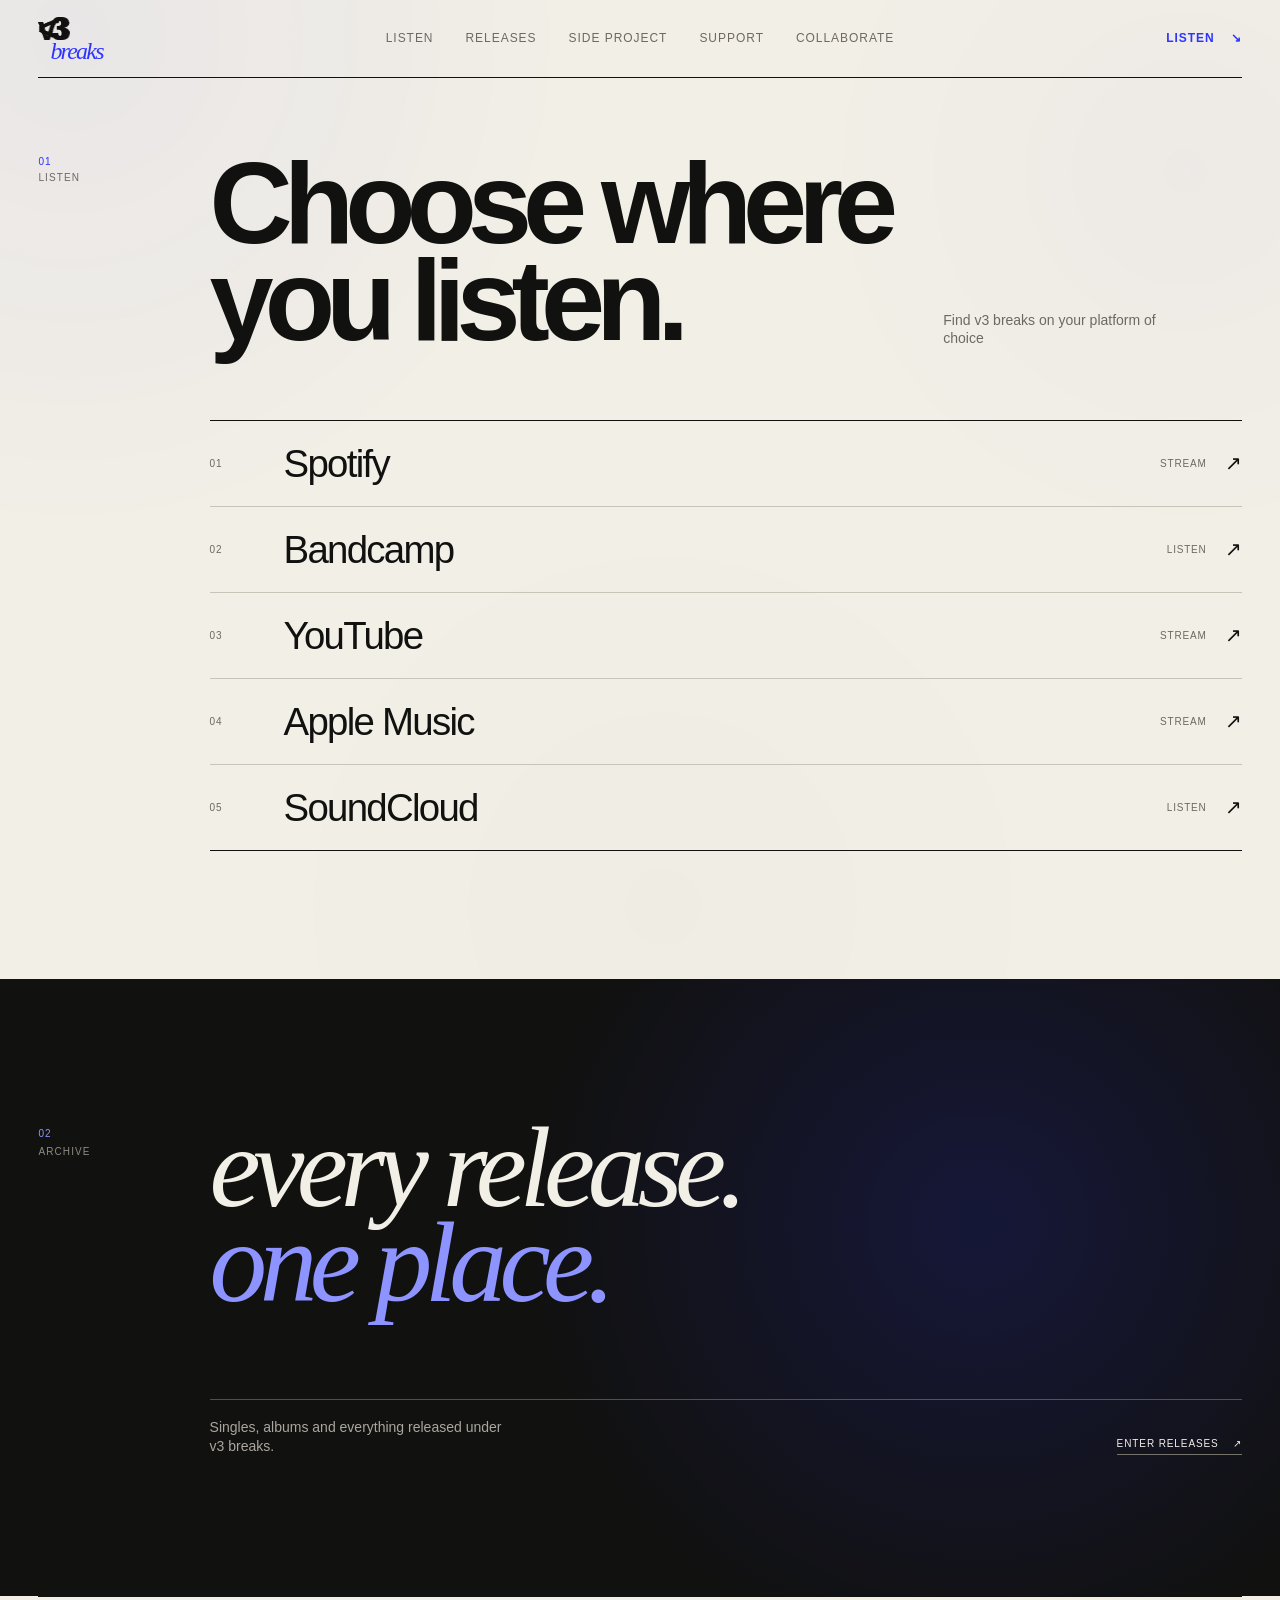
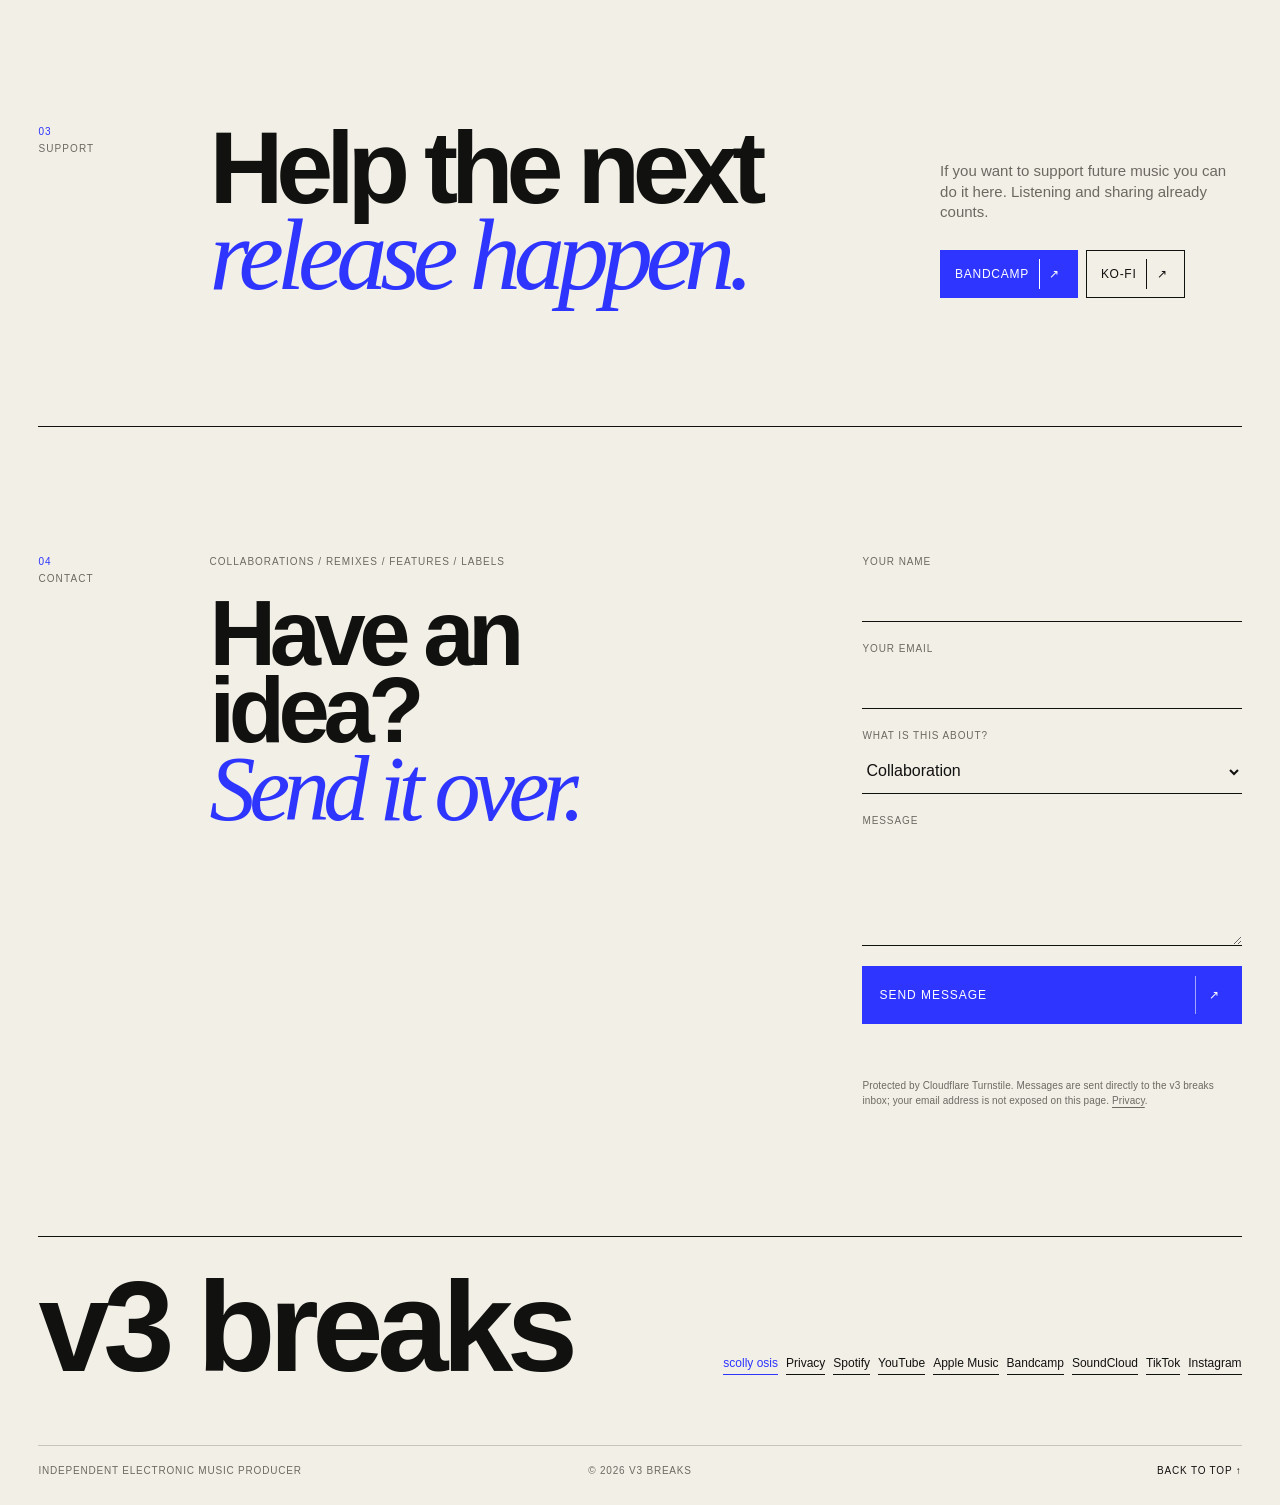
==== commit bbaccfdc: "Add files via upload" ====
--- a/index.html
+++ b/index.html
@@ -11,14 +11,17 @@
       name="description"
       content="Listen to releases, support future music, or get in touch for collaborations."
     />
+    <link rel="canonical" href="https://v3breaks.com/" />
 
     <meta property="og:type" content="website" />
+    <meta property="og:site_name" content="v3 breaks" />
+    <meta property="og:url" content="https://v3breaks.com/" />
     <meta property="og:title" content=" Independent music producer" />
     <meta
       property="og:description"
       content="Listen to v3 breaks, discover the latest release, support future music, or collaborate."
     />
-    <meta property="og:image" content="assets/1691.jpg" />
+    <meta property="og:image" content="https://v3breaks.com/assets/1691.jpg" />
     <meta property="og:image:alt" content="v3 breaks release artwork" />
 
     <meta name="twitter:card" content="summary_large_image" />
@@ -30,7 +33,7 @@
       name="twitter:description"
       content="Listen to v3 breaks, discover the latest release, support future music, or collaborate."
     />
-    <meta name="twitter:image" content="assets/1691.jpg" />
+    <meta name="twitter:image" content="https://v3breaks.com/assets/1691.jpg" />
 
     <link rel="icon" href="assets/favicon.svg" type="image/svg+xml" />
     <link rel="manifest" href="site.webmanifest" />
@@ -48,6 +51,7 @@
         "@context": "https://schema.org",
         "@type": "MusicGroup",
         "name": "v3 breaks",
+        "url": "https://v3breaks.com/",
         "sameAs": [
           "https://open.spotify.com/artist/6aldeROmb108VI4Jcl51Ct",
           "https://www.youtube.com/@v3breaks",
@@ -80,7 +84,8 @@
       </a>
       <nav class="nav" aria-label="Primary navigation">
         <a href="#listen">Listen</a>
-        <a href="#release">Release</a>
+        <a href="/releases/">Releases</a>
+        <a href="/scolly-osis/">Side Project</a>
         <a href="#support">Support</a>
         <a href="#contact">Collaborate</a>
       </nav>
@@ -108,27 +113,22 @@
         </div>
       </section>
 
-      <section
-        class="release section"
-        id="release"
-        aria-labelledby="release-title"
-      >
-        <div class="section-label">
-          <span>02</span>
-          <span>Latest</span>
-        </div>
-        <div class="section-main release-layout">
-          <div class="release-heading">
-            <p class="release-meta" id="release-meta">Single / 2026</p>
-            <h2 id="release-title">I live my life in a false awakening</h2>
-          </div>
-          <div class="release-aside">
-            <p id="release-description">
-              Find the latest music from v3 breaks on your preferred platform.
-            </p>
-            <div class="release-links" id="release-links"></div>
-          </div>
-        </div>
+      <section class="release-portal" id="release" aria-labelledby="release-portal-title">
+        <a class="release-portal-link" href="/releases/" aria-label="Open the v3 breaks releases archive">
+          <div class="release-portal-inner">
+            <div class="release-portal-label">
+              <span>02</span>
+              <span>archive</span>
+            </div>
+            <div class="release-portal-copy">
+              <h2 id="release-portal-title">every release.<br /><em>one place.</em></h2>
+              <div class="release-portal-bottom">
+                <p>Singles, albums and everything released under v3 breaks.</p>
+                <span class="release-portal-cta">Enter releases <span aria-hidden="true">↗</span></span>
+              </div>
+            </div>
+          </div>
+        </a>
       </section>
 
       <section
@@ -250,7 +250,7 @@
             <p class="form-note">
               Protected by Cloudflare Turnstile. Messages are sent directly to
               the v3 breaks inbox; your email address is not exposed on this
-              page.
+              page. <a class="inline-privacy-link" href="/privacy/">Privacy</a>.
             </p>
           </form>
         </div>
@@ -264,7 +264,7 @@
           class="social-links"
           id="social-links"
           aria-label="Social links"
-        ></div>
+        ><a class="social-link project-social-link" href="/scolly-osis/">scolly osis</a><a class="social-link" href="/privacy/">Privacy</a></div>
       </div>
       <div class="footer-bottom">
         <span>Independent electronic music producer</span>
--- a/styles.css
+++ b/styles.css
@@ -450,6 +450,7 @@
 }
 .social-link:hover,
 .social-link:focus-visible { color: var(--blue); border-color: var(--blue); }
+.project-social-link { color: var(--blue); border-color: var(--blue); }
 .footer-bottom {
   display: grid;
   grid-template-columns: 1fr auto 1fr;
@@ -1125,3 +1126,173 @@
   font-size: 13px;
   line-height: 1.5;
 }
+
+
+/* Release archive entry point */
+.release-archive-link {
+  width: max-content;
+  display: inline-flex;
+  align-items: center;
+  gap: 14px;
+  margin-top: 22px;
+  color: var(--paper);
+  text-decoration: none;
+  border-bottom: 1px solid #68645e;
+  padding-bottom: 4px;
+  font-size: 10px;
+  letter-spacing: .08em;
+  text-transform: uppercase;
+  transition: color 160ms ease, border-color 160ms ease, gap 160ms ease;
+}
+.release-archive-link:hover,
+.release-archive-link:focus-visible {
+  color: #fff;
+  border-color: #fff;
+  gap: 18px;
+}
+
+
+/* Releases doorway — one focused portal instead of duplicating the archive */
+.release-portal {
+  width: 100%;
+  position: relative;
+  overflow: hidden;
+  background: var(--ink);
+  color: var(--paper);
+}
+
+.release-portal::before {
+  content: "";
+  position: absolute;
+  inset: -35% -10%;
+  pointer-events: none;
+  background: radial-gradient(circle at 72% 44%, rgba(45, 53, 255, .28), rgba(45, 53, 255, 0) 37%);
+  opacity: .62;
+  transition: opacity 420ms ease, transform 700ms cubic-bezier(.2,.75,.25,1);
+}
+
+.release-portal:has(.release-portal-link:hover)::before,
+.release-portal:has(.release-portal-link:focus-visible)::before {
+  opacity: .82;
+  transform: scale(1.035) translate3d(1%, 0, 0);
+}
+
+.release-portal-link {
+  position: relative;
+  z-index: 1;
+  display: block;
+  color: inherit;
+  text-decoration: none;
+}
+
+.release-portal-inner {
+  width: min(100% - (var(--pad) * 2), var(--max));
+  min-height: clamp(520px, 66svh, 760px);
+  margin-inline: auto;
+  display: grid;
+  grid-template-columns: 120px minmax(0, 1fr);
+  gap: clamp(28px, 4vw, 70px);
+  align-items: center;
+  padding: clamp(92px, 11vw, 165px) 0;
+}
+
+.release-portal-label {
+  align-self: start;
+  display: flex;
+  flex-direction: column;
+  gap: 4px;
+  padding-top: 7px;
+  color: #8f8b84;
+  font-size: 10px;
+  letter-spacing: .11em;
+  text-transform: uppercase;
+}
+
+.release-portal-label span:first-child { color: #8e94ff; }
+
+.release-portal-copy h2 {
+  max-width: 12ch;
+  margin: 0;
+  font-family: Georgia, "Times New Roman", serif;
+  font-size: clamp(68px, 9vw, 150px);
+  font-style: italic;
+  font-weight: 400;
+  line-height: .82;
+  letter-spacing: -.065em;
+}
+
+.release-portal-copy h2 em {
+  color: #8e94ff;
+  font-style: inherit;
+}
+
+.release-portal-bottom {
+  display: grid;
+  grid-template-columns: minmax(0, 1fr) auto;
+  gap: 34px;
+  align-items: end;
+  margin-top: clamp(52px, 7vw, 90px);
+  padding-top: 18px;
+  border-top: 1px solid rgba(242, 239, 231, .28);
+}
+
+.release-portal-bottom p {
+  max-width: 38ch;
+  margin: 0;
+  color: #aaa69f;
+  font-size: 14px;
+}
+
+.release-portal-cta {
+  display: inline-flex;
+  align-items: center;
+  gap: 14px;
+  padding-bottom: 4px;
+  border-bottom: 1px solid #77736d;
+  color: var(--paper);
+  font-size: 10px;
+  letter-spacing: .09em;
+  text-transform: uppercase;
+  transition: gap 180ms ease, border-color 180ms ease, color 180ms ease;
+}
+
+.release-portal-link:hover .release-portal-cta,
+.release-portal-link:focus-visible .release-portal-cta {
+  gap: 20px;
+  border-color: #fff;
+  color: #fff;
+}
+
+.inline-privacy-link {
+  color: inherit;
+  text-underline-offset: 3px;
+}
+
+@media (max-width: 900px) {
+  .release-portal-inner {
+    grid-template-columns: 84px minmax(0, 1fr);
+    gap: 24px;
+  }
+}
+
+@media (max-width: 620px) {
+  .release-portal-inner {
+    min-height: 540px;
+    grid-template-columns: 1fr;
+    align-content: center;
+    padding: 82px 0;
+  }
+  .release-portal-label {
+    flex-direction: row;
+    justify-content: space-between;
+    margin-bottom: 36px;
+  }
+  .release-portal-copy h2 {
+    font-size: clamp(58px, 18vw, 96px);
+  }
+  .release-portal-bottom {
+    grid-template-columns: 1fr;
+    align-items: start;
+  }
+  .release-portal-cta { width: max-content; }
+}
